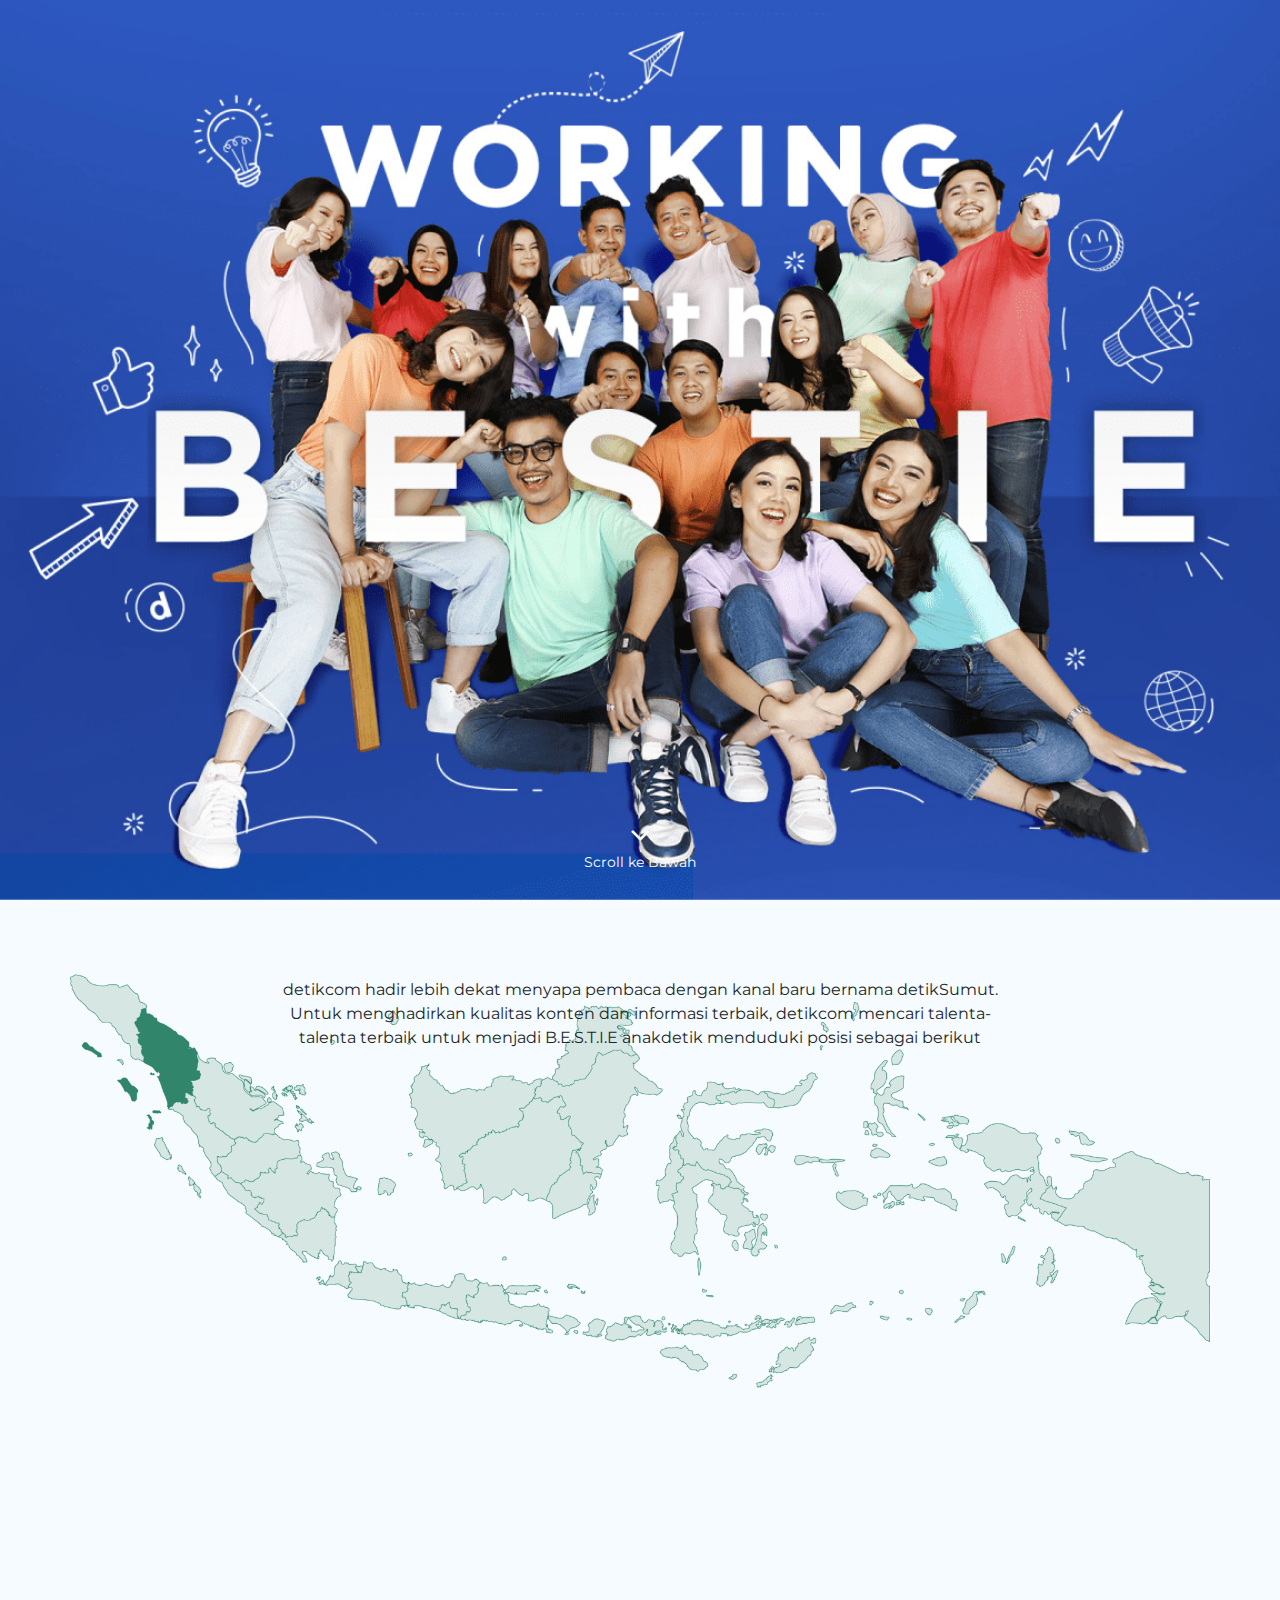
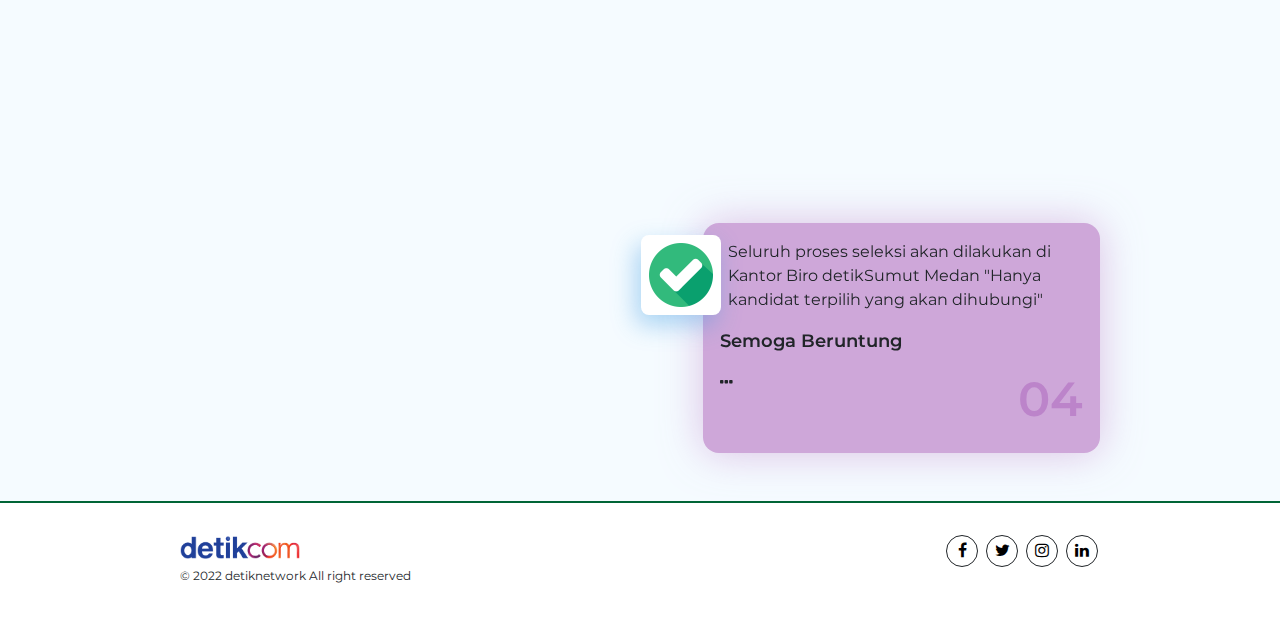
==== karir.html @ 46e80009 "update" ====
<!DOCTYPE html>
<html lang="en">
<head>
    <meta charset="UTF-8">
    <meta http-equiv="X-UA-Compatible" content="IE=edge">
    <meta name="viewport" content="width=device-width, initial-scale=1.0">
    <title>ERP Dev Detik</title>
    <link rel="stylesheet" href="sass/bootstrap.min.css">
    <link rel="stylesheet" href="sass/aos.css">
    <link rel="stylesheet" href="sass/slick-theme.css">
    <link rel="stylesheet" href="sass/slick.css">
    <link rel="stylesheet" href="sass/flaticon.css">
    <link rel="stylesheet" href="sass/font-awesome.css">
    <link rel="stylesheet" href="sass/style.css">
    <link rel="stylesheet" href="sass/karir.css">
</head>
<body>

    <main>
        <div class="preloader">
            <div class="waiting">
                <img
                src="img/detikcom.png"
                alt="detikX"
                title="detikX"
                loading="lazy"
                class="animate"
                />
            </div>
        </div>
        <section class="hero">
            <div class="hero__bannerx">
                <div class="image">
                    <picture>
                        <source media="(max-width:766px)" srcset="img/hero/1-mob.jpg">
                        <img src="img/hero/1.png" alt="Flowers">
                      </picture>
                </div>
            </div>
            <div class="scroll-todown">
                <i class="fa fa-angle-down"></i>
                <div>Scroll ke Bawah</div>
            </div>
        </section>
        <section class="usp">
            <!-- <div class="usp__bg">
                <img src="img/sumatera.png" alt="" title="" loading="lazy">
            </div> -->
            <div class="container bgbg">
                <div class="bgbg__img">
                    <img src="img/sumatera.png" alt="" title="" loading="lazy">
                </div>
                <div class="text-center">
                    <h2 class="color-green" data-aos="zoom-in">Karir</h2>
                    <div class="row">
                        <div class="col-md-8 offset-md-2">
                            <p>detikcom hadir lebih dekat menyapa pembaca dengan kanal baru bernama detikSumut. Untuk menghadirkan kualitas konten dan informasi terbaik, detikcom mencari talenta-talenta terbaik untuk menjadi B.E.S.T.I.E anakdetik menduduki posisi sebagai berikut
                            </p>
                        </div>
                    </div>
                </div>
                <div class="row">
                    <div class="col-md-10 offset-md-1">
                        <div class="position-relative" data-aos="zoom-in">
                            <!-- <div class="usp__animate one">
                                <img src="img/icon/1.png" alt="" title="" loading="lazy">
                            </div>
                            <div class="usp__animate two">
                                <img src="img/icon/2.png" alt="" title="" loading="lazy">
                            </div> -->
                            <div class="wraping">
                                <ul class="faq">
                                    <li class="question">
                                        <i class="fa fa-angle-down" style="transition: all 0.2s ease 0s;"></i>
                                        <span>Redaktur</span>
                                    </li>
                                    <li class="answer" style="display: none;">
                                        <ul class="listing">
                                            <li>Memiliki kemampuan menulis yang baik, menarik, dan akurat sesuai deadline.</li>
                                            <li>Memiliki pengalaman sebagai  Redaktur selama minimal 2 tahun di media lokal ternama</li>
                                            <li>Memiliki jejaring yang kuat dari birokrat, pengusaha dan komunitas-komunitas lokal</li>
                                            <li>Harus memiliki rasa ingin tahu yang kuat untuk membuat berita daerah(konten news hingga gaya hidup).</li>
                                            <li>Menguasai bahasa Inggris dan bahasa Indonesia dengan sangat baik (lisan maupun tulisan)</li>
                                            <li>Memiliki minat dan keingintahuan yang luas terhadap pemberitaan dan isu-isu yang berkembang di daerah. Dari isu politik hingga berita viral</li>
                                            <li>Memiliki pengetahuan tentang media online dan media sosial. </li>
                                            <li>Menunjukkan inisiatif dan motivasi diri. Bisa bekerja di bawah tekanan dan dalam lingkungan yang serba cepat. </li>
                                            <li>Tangguh dan punya integritas</li>
                                        </ul>
                                    </li>
                                    
                                    <li class="question">
                                        <i class="fa fa-angle-down" style="transition: all 0.2s ease 0s;"></i>
                                        <span>Asisten Redaktur</span>
                                    </li>
                                    <li class="answer" style="display: none;">
                                        <ul class="listing">
                                            <li>Memiliki kemampuan menulis yang baik, menarik, dan akurat sesuai deadline.</li>
                                            <li>Memiliki pengalaman sebagai Asisten Redaktur selama minimal 2 tahun di media lokal ternama</li>
                                            <li>Memiliki jejaring yang kuat dari birokrat, pengusaha dan komunitas-komunitas lokal</li>
                                            <li>Harus memiliki rasa ingin tahu yang kuat untuk membuat berita daerah(konten news hingga gaya hidup).</li>
                                            <li>Menguasai bahasa Inggris dan bahasa Indonesia dengan sangat baik (lisan maupun tulisan)</li>
                                            <li>Memiliki minat dan keingintahuan yang luas terhadap pemberitaan dan isu-isu yang berkembang di daerah. Dari isu politik hingga berita viral</li>
                                            <li>Memiliki pengetahuan tentang media online dan media sosial. </li>
                                            <li>Menunjukkan inisiatif dan motivasi diri. Bisa bekerja di bawah tekanan dan dalam lingkungan yang serba cepat. </li>
                                            <li>Tangguh dan punya integritas</li>
                                        </ul>
                                    </li>

                                    <li class="question">
                                        <i class="fa fa-angle-down" style="transition: all 0.2s ease 0s;"></i>
                                        <span>News Reporter</span>
                                    </li>
                                    <li class="answer" style="display: none;">
                                        <ul class="listing">
                                            <li>Memiliki latar belakang pendidikan Jurnalistik. Terbuka untuk seluruh jurusan dan fresh graduate.</li>
                                            <li>Memiliki kemampuan menulis yang baik, menarik, dan akurat sesuai deadline.</li>
                                            <li>Memiliki pengalaman di Pers Kampus lebih diutamakan</li>
                                            <li>Memiliki rasa ingin tahu yang kuat untuk membuat berita (konten news dan gaya hidup). </li>
                                            <li>Menguasai bahasa Inggris dan bahasa Indonesia dengan baik (lisan maupun tulisan)</li>
                                            <li>Memiliki minat dan keingintahuan yang luas terhadap pemberitaan dan isu-isu yang berkembang di daerah. Dari isu politik hingga berita viral</li>
                                            <li>Memiliki pengetahuan tentang media online dan media sosial. </li>
                                            <li>Harus menunjukkan inisiatif dan motivasi diri. Bisa bekerja di bawah tekanan dan dalam lingkungan yang serba cepat.</li>
                                        </ul>
                                    </li>

                                    <li class="question">
                                        <i class="fa fa-angle-down" style="transition: all 0.2s ease 0s;"></i>
                                        <span>SEO Specialist</span>
                                    </li>
                                    <li class="answer" style="display: none;">
                                        <ul class="listing">
                                            <li>Memiliki pengalaman di bidang yang sama minimal 2-3 tahun. </li>
                                            <li>Memiliki pengetahuan tentang analisis web dan memahami cara menggunakannya untuk meningkatkan dan mengoptimalkan halaman untuk mesin pencari. Tools: Google Analytics, Google Search Console dan Ahrefs.</li>
                                            <li>Pemahaman tentang teknik SEO yang kuat. </li>
                                            <li>Memiliki kemampuan berkomunikasi yang baik.</li>
                                            <li>Detail Oriented, kreatif, proaktif.</li>

                                        </ul>
                                    </li>

                                    <li class="question">
                                        <i class="fa fa-angle-down" style="transition: all 0.2s ease 0s;"></i>
                                        <span>Social Media Specialist</span>
                                    </li>
                                    <li class="answer" style="display: none;">
                                        <ul class="listing">
                                            <li>Memiliki pemahaman yang mendalam seluruh platform media sosial (Facebook, Twitter, Instagram, Linkedin, Youtube, dsb.) termasuk fitur-fiturnya. </li>
                                            <li>Pengalaman menggunakan aplikasi management social media dan analytics tools (Hootsuites, Tweetdeck, Tweepi, Twellow, Facebook Business Manager, Twitter Analytics, dll.)</li>
                                            <li>Memiliki pengetahuan yang kuat tentang social media campaigns </li>
                                            <li>Pengalaman menulis, mengedit, dan membuat konten media sosial. </li>
                                            <li>Mampu merangsang keterlibatan audiensi dan menempatkan tone yang sesuai dengan target audience. Kalau mampu merangsang yang lainnya, kami gak ikut-ikut!</li>
                                            <li>Familiar menggunakan social media platform, monitoring, teknik agregator, dan analisa</li>


                                        </ul>
                                    </li>

                                    <li class="question">
                                        <i class="fa fa-angle-down" style="transition: all 0.2s ease 0s;"></i>
                                        <span>IT Support</span>
                                    </li>
                                    <li class="answer" style="display: none;">
                                        <ul class="listing">
                                            <li>Memiliki latar belakang pendidikan IT, Ilmu Komputer, Sistem Informasi, dan Teknik Komputer. </li>
                                            <li>Familiar dengan perangkat keras PC, printer, pemindai, peralatan periferal, perangkat seluler (iOS, Android). </li>
                                            <li>Memahami konektivitas pc klien - ethernet, TCP/IP, switch, router, dll</li>
                                            <li>Menguasai Linux (Ubuntu, CentOs, Redhat)</li>
                                            <li>Memiliki pengetahuan dasar LAN dan WLAN</li>
                                            <li>Memiliki pengalaman dengan live streaming media sosial (Facebook, Instagram, Youtube, dll). </li>
                                            <li>Sangat baik dalam keterampilan mendengarkan, memahami dengan tepat apa yang dibutuhkan pelanggan.</li>
                                            <li>Sociable, komunikatif, bertanggung jawab, proaktif, ramah, dan memiliki sikap yang baik.</li>
                                            


                                        </ul>
                                    </li>

                                    <li class="question">
                                        <i class="fa fa-angle-down" style="transition: all 0.2s ease 0s;"></i>
                                        <span>Admin Sekretaris</span>
                                    </li>
                                    <li class="answer" style="display: none;">
                                        <ul class="listing">
                                            <li>Bertanggung jawab untuk melaksanakan tugas-tugas administratif untuk mengoptimalkan alur kerja di kantor.</li>
                                            <li>Pendidikan Diploma atau S1 segala jurusan</li>
                                            <li>Teliti dalam organisasi</li>
                                            <li>Kemampuan berkomunikasi yang baik tertulis maupun lisan</li>
                                            <li>Kemampuan untuk bekerja di bawah tekanan dan multi tasking</li>
                                            <li>Mahir dalam mengoperasikan Microsoft Office (Word, Excel, PowerPoint)</li>
                                        </ul>
                                    </li>
                                   
                                </ul>
                            </div>
                        </div>
                    </div>
                </div>
                <br><br>
                <div class="row how">
                    <div class="col-md-10 offset-md-1">
                        <div class="row">
                            <div class="col-md-12">
                                <h3 data-aos="fade-up">Bagaimana Caranya?</h3>
                                <h2 data-aos="fade-up">Ikuti langkah-langkah berikut</h2>
                            </div>
                            <div class="col-md-6" data-aos="fade-right">
                                <div class="pl-5">
                                    <div class="card blue select-usp">
                                        <div class="card__iconx">
                                            <!-- <i class="flaticon flaticon-search"></i> -->
                                            <img src="img/icon4.png" alt="">
                                        </div>
                                        <div class="card__text">Tentukan bidang yang kamu suka dan sesuai dengan minat kamu.</div>
                                        <div class="card__title">Pilih Pekerjaan</div>
                                        <div>
                                            <i class="fa fa-ellipsis-h"></i>
                                            <h4 class="float-right">01</h4>
                                        </div>
                                    </div>
                                </div>
                            </div>

                            <div class="col-md-6" data-aos="fade-left">
                                <div class="pl-5">
                                    <div class="card yellow select-usp">
                                        <div class="card__iconx">
                                            <img src="img/cv.png" alt="">
                                        </div>
                                        <div class="card__text">Pilih CV dan foto kamu yang terbaru untuk dilihat oleh HRD</div>
                                        <div class="card__title">CV Terbaru</div>
                                        <div>
                                            <i class="fa fa-ellipsis-h"></i>
                                            <h4 class="float-right">02</h4>
                                        </div>

                                    </div>
                                </div>
                            </div>

                            <div class="col-md-6" data-aos="fade-right">
                                <div class="pl-5">
                                    <div class="card green select-usp">
                                        <div class="card__iconx">
                                            <img src="img/mail.png" alt="">
                                            <!-- <i class="flaticon flaticon-search"></i> -->
                                        </div>
                                        <div class="card__text">Kirimkan surat lamaran dengan format <br> subyek lowongan NAMA_POSISI-NAMA_PELAMAR</div>
                                        <div class="card__title">jobs@detik.com</div>
                                        <div>
                                            <i class="fa fa-ellipsis-h"></i>
                                            <h4 class="float-right">03</h4>
                                        </div>
                                        <!-- <div>
                                    
                                            <div class="icon-flat">
                                                <i class="flaticon flaticon-search"></i>
                                            </div>
                                        </div> -->
                                    </div>
                                </div>
                            </div>

                            <div class="col-md-6">
                                <div class="pl-5">
                                    <div class="card purple select-usp">
                                        <div class="card__iconx">
                                            <img src="img/checked.png" alt="">
                                        </div>
                                        <div class="card__text">Seluruh proses seleksi akan dilakukan di Kantor Biro detikSumut Medan
                                            "Hanya kandidat terpilih yang akan dihubungi"</div>
                                        <div class="card__title">Semoga Beruntung</div>
                                        <div>
                                            <i class="fa fa-ellipsis-h"></i>
                                            <h4 class="float-right">04</h4>
                                        </div>

                                    </div>
                                </div>
                            </div>
                        </div>
                    </div>
                </div>
                
                <!-- loading load more -->
                <div id="loading" class="container">
                    <div class="row">
                        <div class="col-md-4">
                            <span class="skeleton-box"></span>
                        </div>
                        <div class="col-md-4">
                            <span class="skeleton-box"></span>
                        </div>
                        <div class="col-md-4">
                            <span class="skeleton-box"></span>
                        </div>
                    </div>
                </div>
                <!-- loading load more -->
            </div>
        </section>
      
        <footer>
            <div class="container">
                <div class="row">
                    <div class="col-md-10 offset-md-1">
                        <div class="clearfix">
                            <div class="float-left">
                                <div class="logo-detik">
                                    <img src="img/detikcom.png" alt="" title="" loading="lazy">
                                </div>
                                <div class="copyright">&copy; 2022 detiknetwork All right reserved</div>
                            </div>
                            <div class="float-right">
                                <div class="sosmed">
                                    <div class="sosmed__icon">
                                        <a href="https://www.facebook.com/detikcom" target="_blank">
                                            <i class="fa fa-facebook"></i>
                                        </a>
                                    </div>
                                    <div class="sosmed__icon">
                                        <a href="https://twitter.com/detikcom" target="_blank">
                                            <i class="fa fa-twitter"></i>
                                        </a>
                                    </div>
                                    <div class="sosmed__icon">
                                        <a href="https://instagram.com/detikcom/" target="_blank">
                                            <i class="fa fa-instagram"></i>
                                        </a>
                                    </div>
                                    <div class="sosmed__icon">
                                        <a href="https://www.linkedin.com/company/detik-com/" target="_blank">
                                            <i class="fa fa-linkedin"></i>
                                        </a>
                                    </div>
                                </div>
                                
                            </div>

                        </div>
                    </div>
                </div>
            </div>
        </footer>
    </main>
    <script src="js/jquery-3.5.1.min.js"></script>
    <script src="js/bootstrap.bundle.min.js"></script>
    <script src="js/slick.min.js"></script>
    <script src="js/aos.js"></script>
    <script src="js/karir.js"></script>
</body>
</html>
---- sass/flaticon.css ----
/*
  Flaticon icon font: Flaticon
  Creation date: 18/11/2019 05:02
*/

/* collection 1 */ 

@font-face {
  font-family: "Flaticon";
  src: url("../fonts/Flaticon.eot");
  src: url("../fonts/Flaticon.eot?#iefix") format("embedded-opentype"),
       url("../fonts/Flaticon.woff2") format("woff2"),
       url("../fonts/Flaticon.woff") format("woff"),
       url("../fonts/Flaticon.ttf") format("truetype"),
       url("../fonts/Flaticon.svg#Flaticon") format("svg");
  font-weight: normal;
  font-style: normal;
}

@media screen and (-webkit-min-device-pixel-ratio:0) {
  @font-face {
    font-family: "Flaticon";
    src: url("../fonts/Flaticon.svg#Flaticon") format("svg");
  }
}

[class^="flaticon-"]:before, [class*=" flaticon-"]:before,
[class^="flaticon-"]:after, [class*=" flaticon-"]:after {   
  font-family: Flaticon;
        font-size: 20px;
font-style: normal;
margin-left: 20px;
}

.flaticon-internet:before { content: "\f100"; }
.flaticon-download:before { content: "\f101"; }
.flaticon-phone:before { content: "\f102"; }
.flaticon-cloud-connection:before { content: "\f103"; }
.flaticon-thinking:before { content: "\f104"; }
.flaticon-support:before { content: "\f105"; }
.flaticon-browser:before { content: "\f106"; }
.flaticon-loudspeaker:before { content: "\f107"; }
.flaticon-calendar:before { content: "\f108"; }
.flaticon-tag:before { content: "\f109"; }
.flaticon-growth:before { content: "\f10a"; }
.flaticon-speech-bubbles:before { content: "\f10b"; }
.flaticon-medal:before { content: "\f10c"; }
.flaticon-two-arrows:before { content: "\f10d"; }
.flaticon-prison:before { content: "\f10e"; }
.flaticon-award:before { content: "\f10f"; }
.flaticon-line-chart:before { content: "\f110"; }
.flaticon-steering-wheel:before { content: "\f111"; }
.flaticon-fender-bender:before { content: "\f112"; }
.flaticon-gps:before { content: "\f113"; }
.flaticon-translation:before { content: "\f114"; }
.flaticon-browser-1:before { content: "\f115"; }
.flaticon-translation-1:before { content: "\f116"; }
.flaticon-safe:before { content: "\f117"; }
.flaticon-car:before { content: "\f118"; }
.flaticon-calendar-1:before { content: "\f119"; }
.flaticon-folder:before { content: "\f11a"; }
.flaticon-search:before { content: "\f11b"; }
.flaticon-computer:before { content: "\f11c"; }
.flaticon-browser-2:before { content: "\f11d"; }
.flaticon-search-1:before { content: "\f11e"; }
.flaticon-traffic:before { content: "\f11f"; }
.flaticon-rental-car:before { content: "\f120"; }
.flaticon-vector:before { content: "\f121"; }
.flaticon-tools:before { content: "\f122"; }
.flaticon-presentation:before { content: "\f123"; }
.flaticon-money:before { content: "\f124"; }
.flaticon-development:before { content: "\f125"; }
.flaticon-first-aid:before { content: "\f126"; }
.flaticon-doctor:before { content: "\f127"; }
.flaticon-first-aid-1:before { content: "\f128"; }
.flaticon-sale:before { content: "\f129"; }
.flaticon-casino:before { content: "\f12a"; }
.flaticon-money-1:before { content: "\f12b"; }
.flaticon-devices:before { content: "\f12c"; }
.flaticon-layers:before { content: "\f12d"; }
.flaticon-analytics:before { content: "\f12e"; }
.flaticon-data:before { content: "\f12f"; }
.flaticon-startup:before { content: "\f130"; }
.flaticon-satellite:before { content: "\f131"; }

/* collection 2 */ 

@font-face {
  font-family: "flaticon2";
  src: url("../flaticon/collection2/Flaticon.eot");
  src: url("../flaticon/collection2/Flaticon.eot?#iefix") format("embedded-opentype"),
       url("../flaticon/collection2/Flaticon.woff2") format("woff2"),
       url("../flaticon/collection2/Flaticon.woff") format("woff"),
       url("../flaticon/collection2/Flaticon.ttf") format("truetype"),
       url("../flaticon/collection2/Flaticon.svg#Flaticon") format("svg");
  font-weight: normal;
  font-style: normal;
}

@media screen and (-webkit-min-device-pixel-ratio:0) {
  @font-face {
    font-family: "Flaticon2";
    src: url("../flaticon/collection2/Flaticon.svg#Flaticon") format("svg");
  }
}

[class^="flaticon2-"]:before, [class*=" flaticon2-"]:before,
[class^="flaticon2-"]:after, [class*=" flaticon2-"]:after {   
  font-family: Flaticon2;
        font-size: 20px;
font-style: normal;
margin-left: 20px;
}

.flaticon2-suitcase:before { content: "\f100"; }
.flaticon2-avatar:before { content: "\f101"; }
.flaticon2-award:before { content: "\f102"; }
.flaticon2-agreement:before { content: "\f103"; }
.flaticon2-target:before { content: "\f104"; }
.flaticon2-laborers:before { content: "\f105"; }
.flaticon2-wifi:before { content: "\f106"; }
.flaticon2-software:before { content: "\f107"; }
.flaticon2-computer:before { content: "\f108"; }
.flaticon2-cloud-computing:before { content: "\f109"; }
.flaticon2-process:before { content: "\f10a"; }
.flaticon2-assembly:before { content: "\f10b"; }
.flaticon2-horn:before { content: "\f10c"; }
.flaticon2-speech-bubble:before { content: "\f10d"; }
.flaticon2-monitor:before { content: "\f10e"; }
.flaticon2-star:before { content: "\f10f"; }

/* collection 3 */ 

@font-face {
  font-family: "Flaticon3";
  src: url("../flaticon/collection3/Flaticon.eot");
  src: url("../flaticon/collection3/Flaticon.eot?#iefix") format("embedded-opentype"),
       url("../flaticon/collection3/Flaticon.woff2") format("woff2"),
       url("../flaticon/collection3/Flaticon.woff") format("woff"),
       url("../flaticon/collection3/Flaticon.ttf") format("truetype"),
       url("../flaticon/collection3/Flaticon.svg#Flaticon") format("svg");
  font-weight: normal;
  font-style: normal;
}

@media screen and (-webkit-min-device-pixel-ratio:0) {
  @font-face {
    font-family: "Flaticon3";
    src: url("../flaticon/collection3/Flaticon.svg#Flaticon") format("svg");
  }
}

[class^="flaticon3-"]:before, [class*=" flaticon3-"]:before,
[class^="flaticon3-"]:after, [class*=" flaticon3-"]:after {   
  font-family: Flaticon3;
        font-size: 20px;
font-style: normal;
margin-left: 20px;
}

.flaticon3-clipboards:before { content: "\f100"; }
.flaticon3-shopping:before { content: "\f101"; }
.flaticon3-shopping-cart:before { content: "\f102"; }
.flaticon3-lock:before { content: "\f103"; }
.flaticon3-interface:before { content: "\f104"; }
.flaticon3-interaction:before { content: "\f105"; }
.flaticon3-detective:before { content: "\f106"; }
.flaticon3-payment-method:before { content: "\f107"; }
---- sass/style.css ----
﻿@import"https://fonts.googleapis.com/css2?family=Montserrat:wght@400;600;700&display=swap";main{overflow-x:hidden;font-family:"Montserrat";background:#f5fbff}main section{padding:32px 0;position:relative;z-index:3}main h2{font-size:32px;font-weight:600;margin:0 0 8px}main .bar{width:30px;height:2px;margin-bottom:8px;background-color:#fff}main .hero{padding:0;position:relative;z-index:2;height:100vh}@media screen and (max-width: 766px){main .hero{height:65vh}}main .hero .scroll-todown{position:absolute;text-align:center;cursor:pointer;bottom:0;left:50%;transform:translate(-50%, -50%);color:#fff;font-size:14px}main .hero .scroll-todown i{font-size:32px}main .hero__banner{height:100vh}main .hero .image{width:100%;height:100vh}@media screen and (max-width: 766px){main .hero .image{height:65vh}}main .hero .image img{width:100%;height:100%;object-fit:cover}main .card{margin:16px 0;cursor:pointer;padding:16px;transition:.3s;border-color:transparent;box-shadow:0px 5px 31.5px 3.5px rgba(0,78,255,.05);border-radius:16px}main .card__title{font-weight:600;margin:16px 0;font-size:18px}main .card.icon-orange:hover{background:#fff7dc}main .card.icon-orange i{color:#f1b535}main .card.icon-orange .icon-flat{background:#fbeed3}main .card.icon-orange .icon-flat i{color:#f1b535}main .card.icon-red:hover{background:#ffe8ed}main .card.icon-red i{color:#f04e5b}main .card.icon-red .icon-flat{background:#fcd4d7}main .card.icon-red .icon-flat i{color:#f04e5b}main .card.icon-purple:hover{background:#decafd}main .card.icon-purple i{color:#6c70ed}main .card.icon-purple .icon-flat{background:#d2b5ff}main .card.icon-purple .icon-flat i{color:#6c70ed}main .card.icon-blue:hover{background:#e4f9ff}main .card.icon-blue i{color:#00c4ff}main .card.icon-blue .icon-flat{background:#c6f2ff}main .card.icon-blue .icon-flat i{color:#00c4ff}main .card .icon-flat{height:80px;width:80px;border-radius:90px;position:relative;float:right;transition:.3s;text-align:center}main .card .icon-flat i::before{font-size:45px;line-height:80px;margin:0}main .scroll-totop{position:fixed;right:8px;bottom:8px;cursor:pointer;text-align:center;width:40px;z-index:99;height:40px;padding:3px;border-radius:50%;background:#f1b535;font-size:9px;color:#21409a}main .scroll-totop div{font-size:9px;position:relative;top:-8px}main .scroll-totop i{font-size:24px}main .btn{font-size:12px;font-weight:700}@media screen and (max-width: 766px){main .btn-third{font-size:24px}}main .btn-primary{background-color:#21409a;border-color:transparent}@keyframes spin{0%,100%{transform:rotate(0deg)}50%{transform:rotate(360deg)}}main .usp{position:relative}main .usp__animate{position:absolute;top:0;left:0;width:169px;height:auto;animation:spin 55s linear infinite}main .usp__animate.one{top:-32px;left:-32px}main .usp__animate.two{top:initial;animation:spin 45s linear infinite;left:initial;bottom:-32px;right:-32px;opacity:.4}main .usp__animate img{width:100%;height:100%}main .video{padding:46px 0 32px}@keyframes moveUp{0%,100%{top:0}50%{top:10px}}@keyframes moveRotate{0%,100%{transform:rotate(10deg)}50%{transform:rotate(15deg)}}main .video .help-bg{position:absolute;top:0px;animation:moveUp 1s linear infinite;left:0;width:80px;opacity:.4;transform:rotate(10deg);height:auto}main .video .help-bg.webinar{top:initial;left:initial;animation:moveRotate 1s linear infinite;right:0;bottom:0;opacity:1;width:128px}main .video .help-bg.lampu{width:120px;top:72px;opacity:1}main .video .help-bg.pesawat{left:initial;right:-64px;opacity:1;width:320px;animation:none;transform:rotate(-5deg)}main .video .help-bg img{width:100%;height:100%;object-fit:contain}@media screen and (max-width: 766px){main .video .help-bg{display:none}}main .video__latest{width:fit-content;height:420px;margin:0 auto;border-radius:16px;position:relative;overflow:hidden}main .video__latest .description{position:absolute;bottom:0;left:0;right:0;border-radius:0 0 16px 16px;height:120px;padding:8px 16px;background:linear-gradient(to bottom, rgba(0, 0, 0, 0.1), black)}main .video__latest .description__tag{display:inline;font-size:12px;background:rgba(0,0,0,.6);color:#fff;padding:4px;border-radius:4px}main .video__latest .description__materi{color:#fff;font-weight:700}main .video__latest img,main .video__latest video,main .video__latest iframe{width:100%;height:100%;border-radius:16px;object-fit:contain}@media screen and (max-width: 766px){main .video__latest img,main .video__latest video,main .video__latest iframe{object-fit:cover}}main .video .card{padding:0;margin:16px 0;overflow:hidden}main .video .card:hover .materi{color:#21409a}main .video .card:hover img{transform:scale(1.2)}main .video .card .content{padding:8px;transition:.3s;border-radius:0 0 16px 16px}main .video .card .content .materi{font-weight:600}main .video .card .content .name{font-size:12px;color:#444;margin:8px 0}main .video .card .content .tag{background:#fff4e4;color:#f90;display:inline;font-size:12px;padding:4px;border-radius:4px}main .video .card .content .btn{font-size:12px;font-weight:700}main .video .card .image{width:100%;height:170px;overflow:hidden}main .video .card .image img{width:100%;transition:.5s;height:100%;object-fit:cover;border-radius:16px 16px 0 0}main .btn-link{color:#002db3 !important}main .slick-next::before,main .slick-prev::before{font-size:52px;font-family:fontAwesome}main .slick-next{right:25px}main .slick-next::before{content:""}main .slick-prev{z-index:10;left:25px}main .slick-prev::before{content:""}.color-orange{color:#f1b535}.bg-orange{background:#f1b535}footer{background:#fff;padding:32px 0;border-top:2px solid #21409a}footer .sosmed{display:block}footer .sosmed a{color:#000}footer .sosmed__icon{display:inline-block;width:32px;height:32px;border:1px solid;text-align:center;margin:0 2px;padding:3px 0;border-radius:50%}footer .sosmed__icon:hover{border:1px solid #21409a}footer .sosmed__icon:hover a{color:#21409a}footer .copyright{font-size:12px;margin-top:8px}footer .logo-detik{width:120px;height:auto}footer .logo-detik img{width:100%;height:100%;object-fit:contain}#loading{position:relative;display:none;margin:0 15px}#loading .skeleton-box{display:inline-block;height:240px;width:100%;margin:10px 0;border-radius:16px;position:relative;overflow:hidden;background-color:#dddbdd}#loading .skeleton-box:after{position:absolute;top:0;right:0;bottom:0;left:0;transform:translateX(-100%);background-image:linear-gradient(90deg, rgba(255, 255, 255, 0) 0, rgba(255, 255, 255, 0.2) 20%, rgba(255, 255, 255, 0.5) 60%, rgba(255, 255, 255, 0));animation:shimmer 2s infinite;content:""}@keyframes shimmer{100%{transform:translateX(100%)}}.preloader{position:fixed;top:0;bottom:0;left:0;right:0;z-index:99999;background:rgba(255,255,255,.99)}.preloader .waiting{position:absolute;transform:translate(-50%, -50%);left:50%;top:50%;width:240px}.preloader .waiting img{width:100%;height:100%;object-fit:contain}.preloader .animate{-webkit-animation-duration:1.5s;animation-duration:1.5s;-webkit-animation-fill-mode:both;animation-fill-mode:both;-webkit-animation-timing-function:linear;animation-timing-function:linear;animation-iteration-count:infinite;-webkit-animation-iteration-count:infinite;-webkit-animation-name:bounce;animation-name:bounce}@-webkit-keyframes bounce{0%,100%{-webkit-transform:translateX(0)}50%{-webkit-transform:translateX(-10px)}}@keyframes bounce{0%,100%{transform:translateX(0)}50%{transform:translateX(-10px)}}.preloader .bounce{-webkit-animation-name:bounce;animation-name:bounce}.bottom-copy{display:none}@media screen and (max-width: 766px){.bottom-copy{position:absolute;bottom:10%;left:24px;color:#fff;font-size:20px;display:block}}/*# sourceMappingURL=style.css.map */
---- sass/karir.css ----
footer{background:#fff;padding:32px 0;border-top:2px solid #006536 !important}.hero{position:relative;z-index:50 !important}.usp{position:relative}.usp .bgbg{position:relative}.usp .bgbg__img{position:absolute;right:0;top:0;width:100%;opacity:.8;height:auto}.usp .bgbg__img img{width:100%;height:100%;object-fit:contain}.how h2{color:#006536}.how h3{font-size:16px;color:#077755;font-weight:600}@media screen and (max-width: 766px){.how .card{width:80%;left:15%}}.how .card h4{font-size:3rem;font-weight:600}.how .card.blue{background:#7cb5ea;box-shadow:0px 0px 40px rgba(124,181,234,.7)}.how .card.blue h4{color:#3898e2}.how .card.yellow{box-shadow:0px 0px 40px rgba(234,200,124,.7);background:#eac87c}.how .card.yellow h4{color:#e2b438}.how .card.green{background:#8be3c6}.how .card.green h4{color:#56d8b1}.how .card.purple{box-shadow:0px 0px 40px rgba(206,167,217,.7);background:#cea7d9}.how .card.purple h4{color:#bc84ca}.how .card__text{padding-left:8px}@media screen and (max-width: 766px){.how .card__text{padding-left:28px}}.how .card__iconx{position:absolute;box-shadow:-5px 10px 25px rgba(56,152,226,.4);left:-16%;top:5%;border-radius:8px;background:#fff;padding:8px}.how .card__iconx img{width:64px}.how .card__iconx i::before{font-size:3rem;font-style:normal;margin-left:auto;padding:16px}.color-green{color:#006536}.faq{position:relative;list-style-type:none;border-radius:8px;padding:0;background:rgba(255,255,255,.7);box-shadow:2px 3px 3px #ccc}@media screen and (max-width: 766px){.faq{margin:0;padding:0}}.faq i{float:right;color:#000;font-size:20px}.faq>li{list-style-type:none;cursor:pointer;padding:12px 16px;font-size:14px;border-radius:8px;color:#444;border-bottom:1px solid rgba(0,0,0,.1)}.faq .listing{list-style:initial}.faq .question{transition:.3s;background:transparent}.faq .question:hover{background:linear-gradient(100deg, #006849 60%, #01b6cf 100%)}.faq .question:hover span{color:#fff}.faq .question span{font-weight:bold;font-size:18px;color:#1b1c22}.faq .answer{background-color:#ececec;padding:16px;color:#000}.faq .rotate{transform:rotate(-180deg)}/*# sourceMappingURL=karir.css.map */
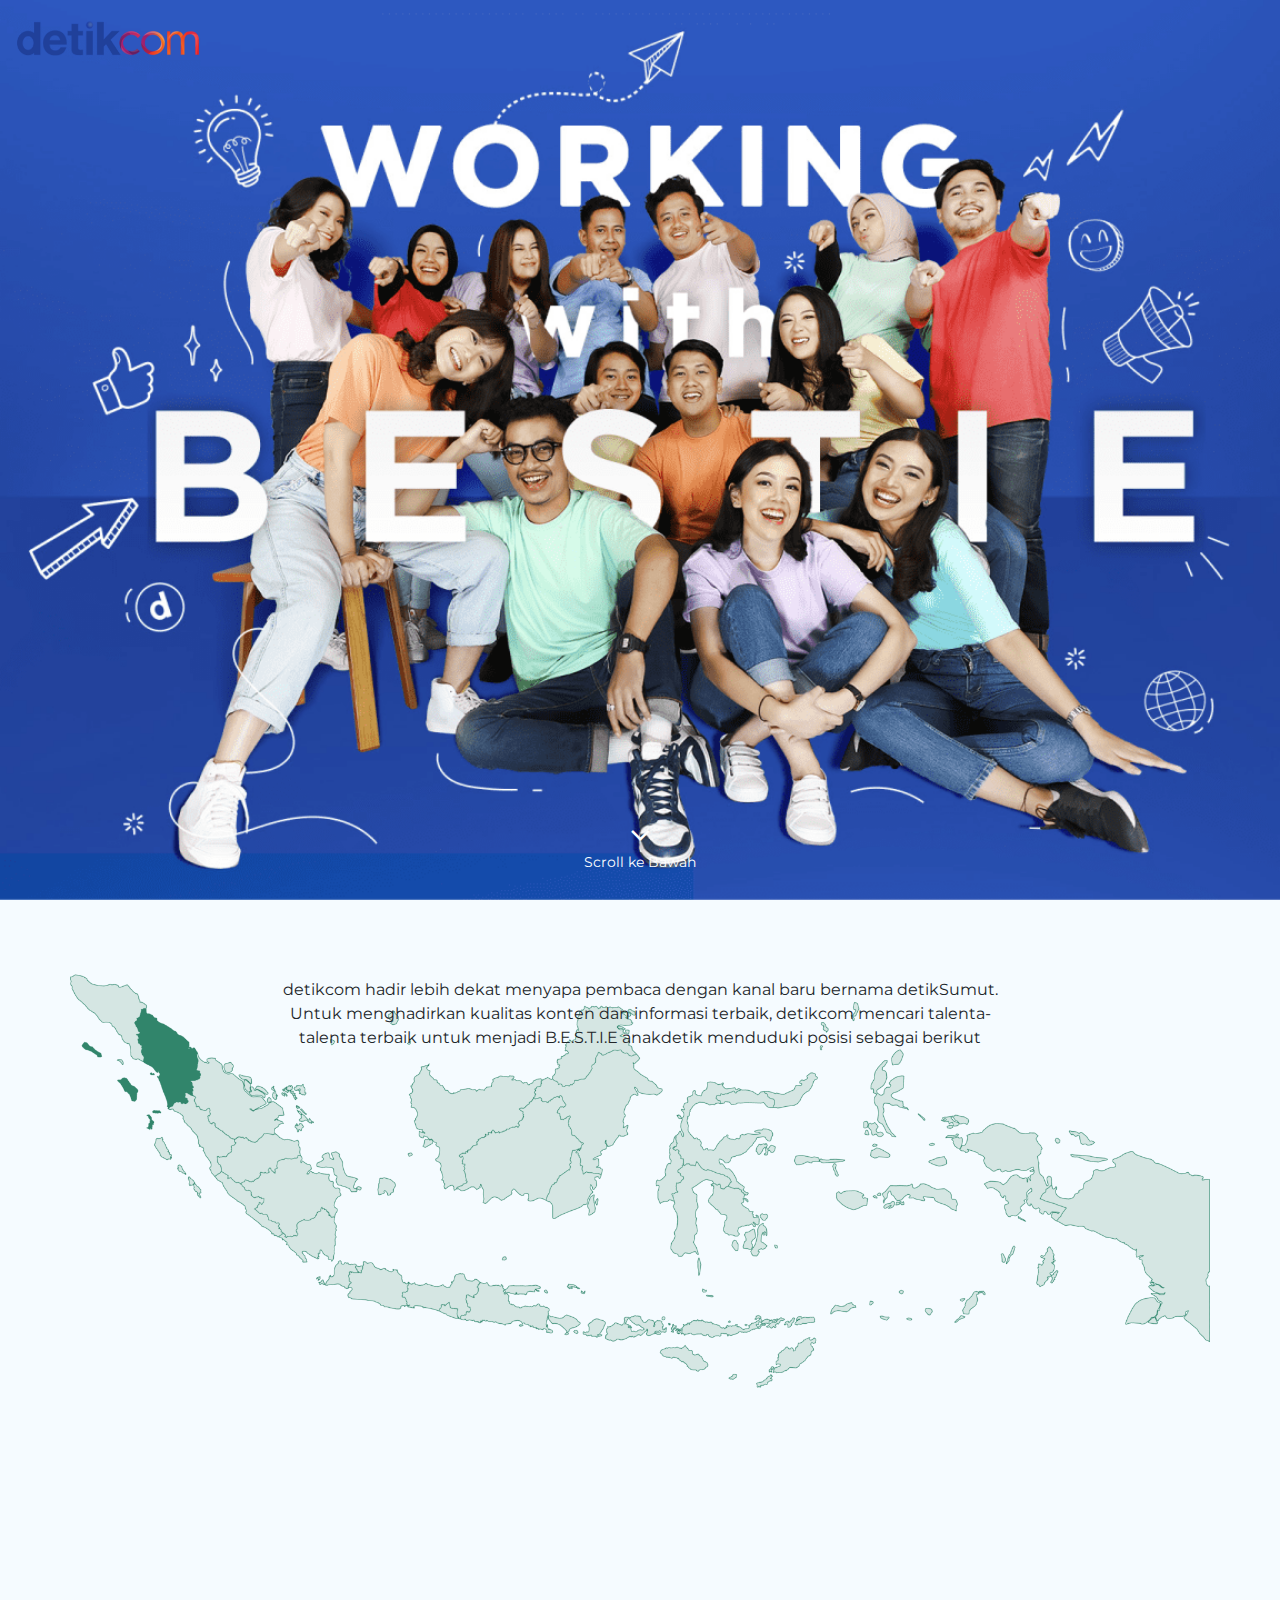
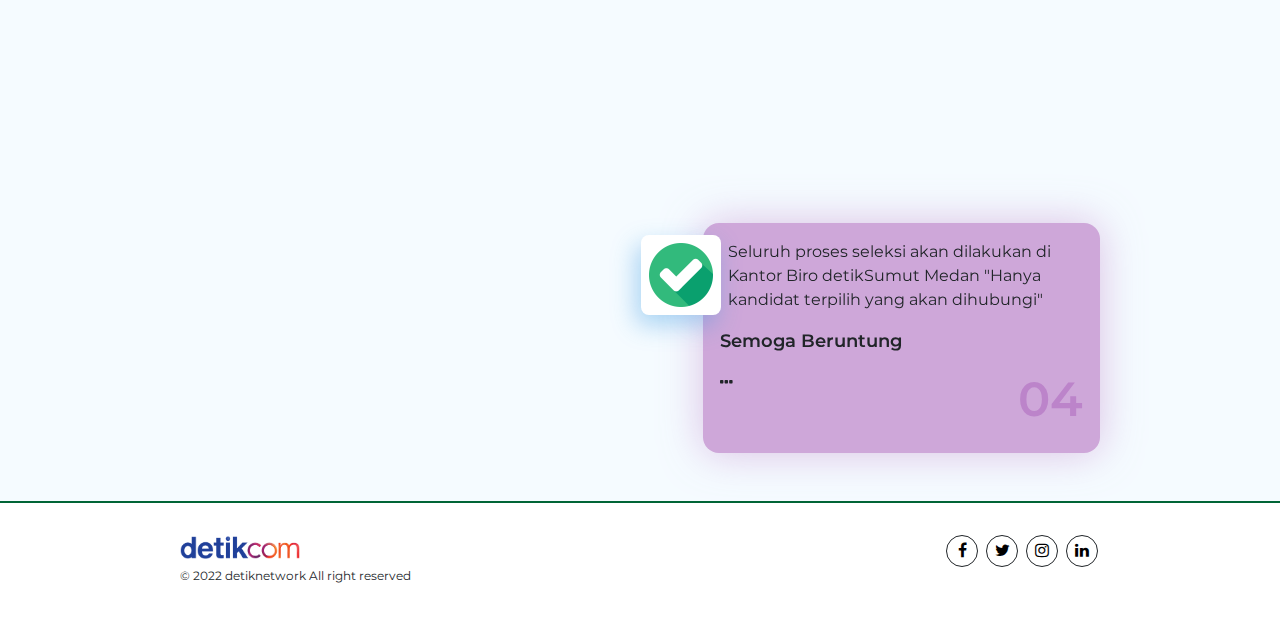
==== commit 8929399e: "update" ====
--- a/karir.html
+++ b/karir.html
@@ -28,6 +28,12 @@
                 />
             </div>
         </div>
+        <div class="logo logo-header">
+            <a href="#" class="navbar-brand ">
+            <!-- <span class="color-white">Raja Ampatku</span> -->
+            <img src="img/detikcom.png" alt="detikcom" title="detikcom">
+            </a>
+        </div>
         <section class="hero">
             <div class="hero__bannerx">
                 <div class="image">
--- a/sass/karir.css
+++ b/sass/karir.css
@@ -1 +1 @@
-footer{background:#fff;padding:32px 0;border-top:2px solid #006536 !important}.hero{position:relative;z-index:50 !important}.usp{position:relative}.usp .bgbg{position:relative}.usp .bgbg__img{position:absolute;right:0;top:0;width:100%;opacity:.8;height:auto}.usp .bgbg__img img{width:100%;height:100%;object-fit:contain}.how h2{color:#006536}.how h3{font-size:16px;color:#077755;font-weight:600}@media screen and (max-width: 766px){.how .card{width:80%;left:15%}}.how .card h4{font-size:3rem;font-weight:600}.how .card.blue{background:#7cb5ea;box-shadow:0px 0px 40px rgba(124,181,234,.7)}.how .card.blue h4{color:#3898e2}.how .card.yellow{box-shadow:0px 0px 40px rgba(234,200,124,.7);background:#eac87c}.how .card.yellow h4{color:#e2b438}.how .card.green{background:#8be3c6}.how .card.green h4{color:#56d8b1}.how .card.purple{box-shadow:0px 0px 40px rgba(206,167,217,.7);background:#cea7d9}.how .card.purple h4{color:#bc84ca}.how .card__text{padding-left:8px}@media screen and (max-width: 766px){.how .card__text{padding-left:28px}}.how .card__iconx{position:absolute;box-shadow:-5px 10px 25px rgba(56,152,226,.4);left:-16%;top:5%;border-radius:8px;background:#fff;padding:8px}.how .card__iconx img{width:64px}.how .card__iconx i::before{font-size:3rem;font-style:normal;margin-left:auto;padding:16px}.color-green{color:#006536}.faq{position:relative;list-style-type:none;border-radius:8px;padding:0;background:rgba(255,255,255,.7);box-shadow:2px 3px 3px #ccc}@media screen and (max-width: 766px){.faq{margin:0;padding:0}}.faq i{float:right;color:#000;font-size:20px}.faq>li{list-style-type:none;cursor:pointer;padding:12px 16px;font-size:14px;border-radius:8px;color:#444;border-bottom:1px solid rgba(0,0,0,.1)}.faq .listing{list-style:initial}.faq .question{transition:.3s;background:transparent}.faq .question:hover{background:linear-gradient(100deg, #006849 60%, #01b6cf 100%)}.faq .question:hover span{color:#fff}.faq .question span{font-weight:bold;font-size:18px;color:#1b1c22}.faq .answer{background-color:#ececec;padding:16px;color:#000}.faq .rotate{transform:rotate(-180deg)}/*# sourceMappingURL=karir.css.map */
+footer{background:#fff;padding:32px 0;border-top:2px solid #006536 !important}.hero{position:relative;z-index:50 !important}.usp{position:relative}.usp .bgbg{position:relative}.usp .bgbg__img{position:absolute;right:0;top:0;width:100%;opacity:.8;height:auto}.usp .bgbg__img img{width:100%;height:100%;object-fit:contain}.how h2{color:#006536}.how h3{font-size:16px;color:#077755;font-weight:600}@media screen and (max-width: 766px){.how .card{width:80%;left:15%}}.how .card h4{font-size:3rem;font-weight:600}.how .card.blue{background:#7cb5ea;box-shadow:0px 0px 40px rgba(124,181,234,.7)}.how .card.blue h4{color:#3898e2}.how .card.yellow{box-shadow:0px 0px 40px rgba(234,200,124,.7);background:#eac87c}.how .card.yellow h4{color:#e2b438}.how .card.green{background:#8be3c6}.how .card.green h4{color:#56d8b1}.how .card.purple{box-shadow:0px 0px 40px rgba(206,167,217,.7);background:#cea7d9}.how .card.purple h4{color:#bc84ca}.how .card__text{padding-left:8px}@media screen and (max-width: 766px){.how .card__text{padding-left:28px}}.how .card__iconx{position:absolute;box-shadow:-5px 10px 25px rgba(56,152,226,.4);left:-16%;top:5%;border-radius:8px;background:#fff;padding:8px}.how .card__iconx img{width:64px}.how .card__iconx i::before{font-size:3rem;font-style:normal;margin-left:auto;padding:16px}.color-green{color:#006536}.logo-header{position:fixed;left:16px;top:16px;z-index:999;width:200px}.logo-header img{width:100%;height:100%;object-fit:contain}.faq{position:relative;list-style-type:none;border-radius:8px;padding:0;background:rgba(255,255,255,.7);box-shadow:2px 3px 3px #ccc}@media screen and (max-width: 766px){.faq{margin:0;padding:0}}.faq i{float:right;color:#000;font-size:20px}.faq>li{list-style-type:none;cursor:pointer;padding:12px 16px;font-size:14px;border-radius:8px;color:#444;border-bottom:1px solid rgba(0,0,0,.1)}.faq .listing{list-style:initial}.faq .question{transition:.3s;background:transparent}.faq .question:hover{background:linear-gradient(100deg, #006849 60%, #01b6cf 100%)}.faq .question:hover span{color:#fff}.faq .question span{font-weight:bold;font-size:18px;color:#1b1c22}.faq .answer{background-color:#ececec;padding:16px;color:#000}.faq .rotate{transform:rotate(-180deg)}/*# sourceMappingURL=karir.css.map */
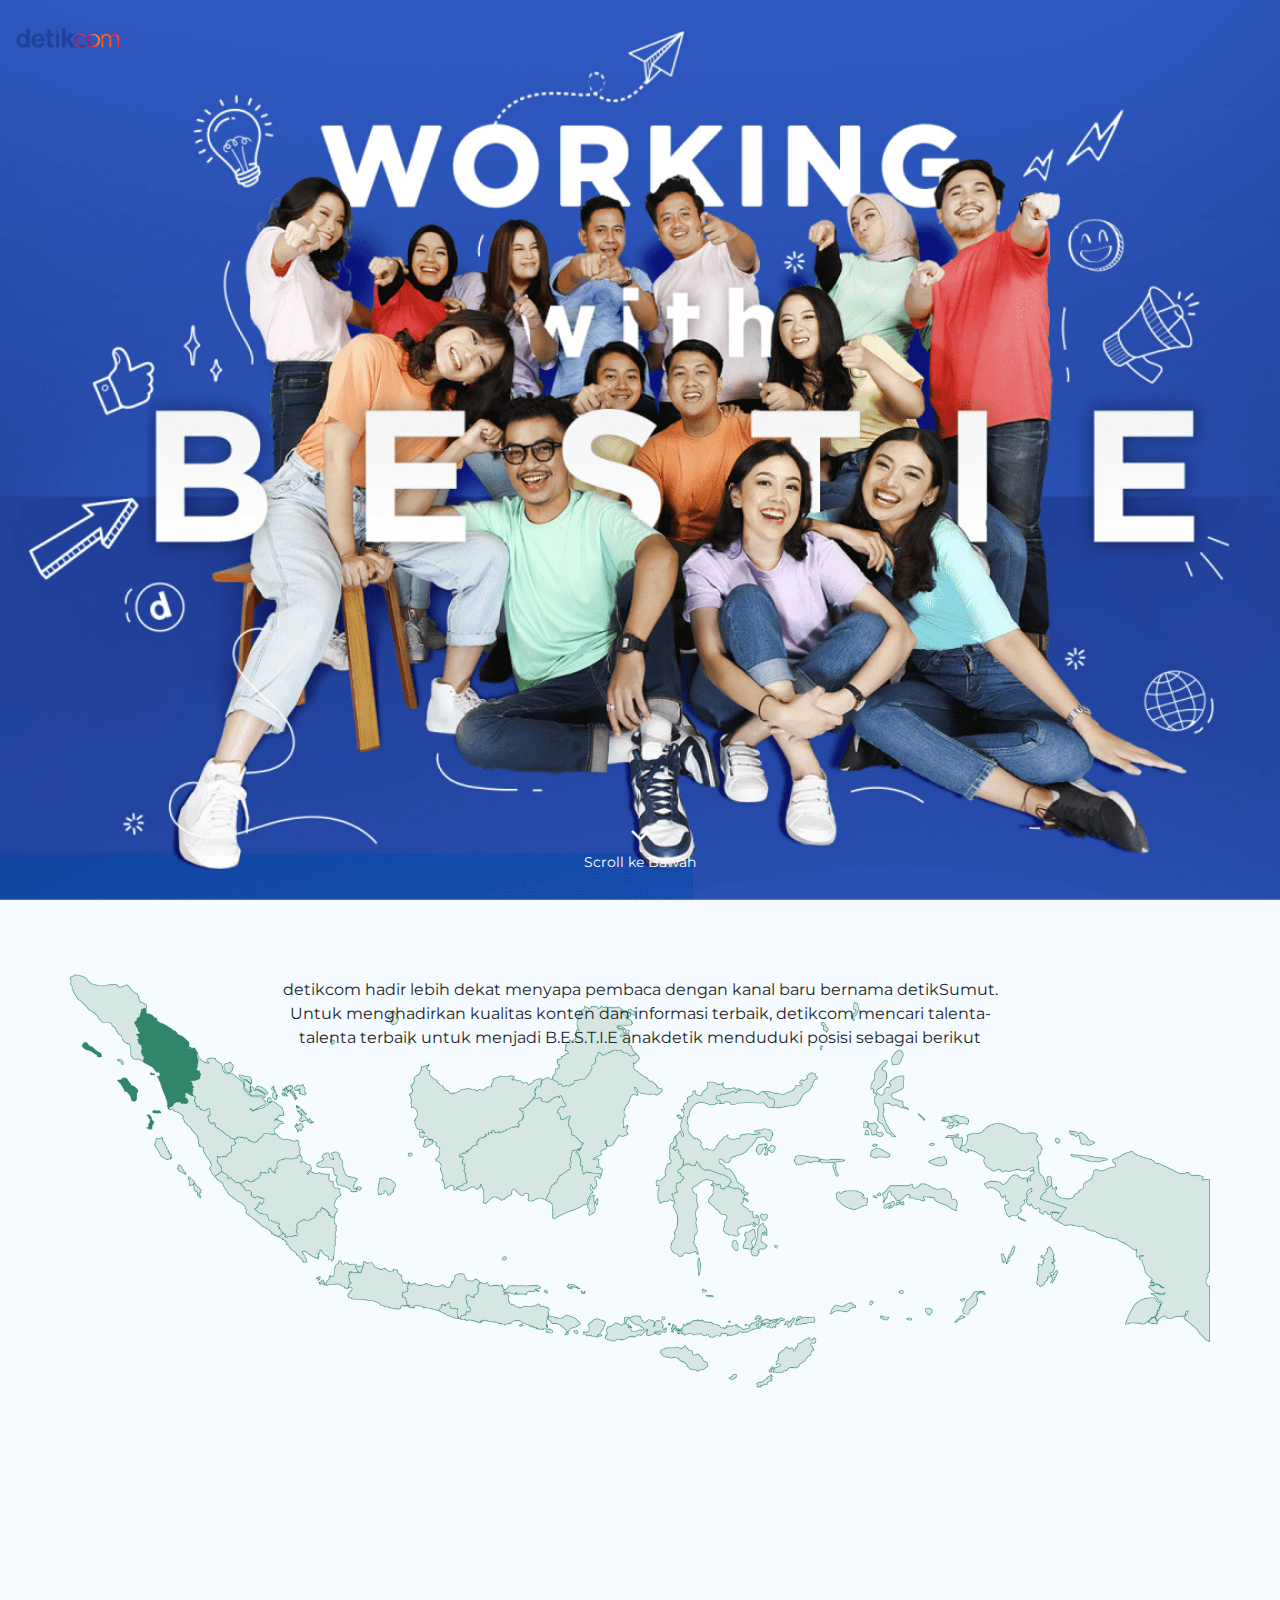
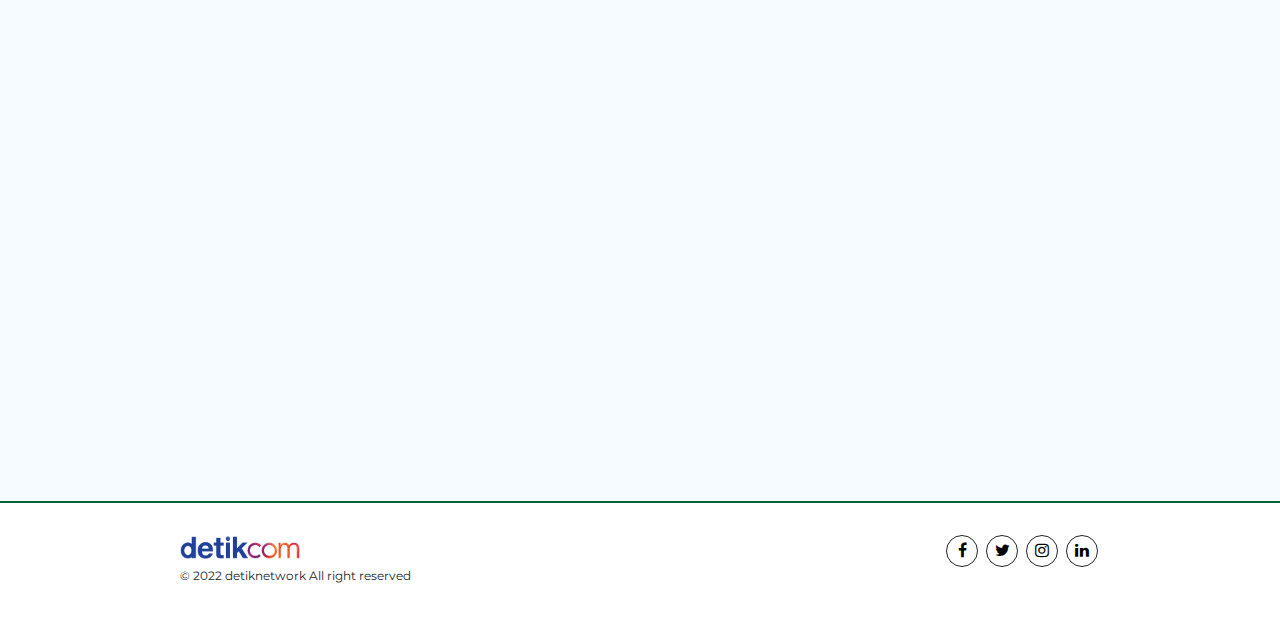
==== commit b7c371fe: "update" ====
--- a/karir.html
+++ b/karir.html
@@ -266,7 +266,7 @@
                                 </div>
                             </div>
 
-                            <div class="col-md-6">
+                            <div class="col-md-6" data-aos="fade-left">
                                 <div class="pl-5">
                                     <div class="card purple select-usp">
                                         <div class="card__iconx">
--- a/sass/karir.css
+++ b/sass/karir.css
@@ -1 +1 @@
-footer{background:#fff;padding:32px 0;border-top:2px solid #006536 !important}.hero{position:relative;z-index:50 !important}.usp{position:relative}.usp .bgbg{position:relative}.usp .bgbg__img{position:absolute;right:0;top:0;width:100%;opacity:.8;height:auto}.usp .bgbg__img img{width:100%;height:100%;object-fit:contain}.how h2{color:#006536}.how h3{font-size:16px;color:#077755;font-weight:600}@media screen and (max-width: 766px){.how .card{width:80%;left:15%}}.how .card h4{font-size:3rem;font-weight:600}.how .card.blue{background:#7cb5ea;box-shadow:0px 0px 40px rgba(124,181,234,.7)}.how .card.blue h4{color:#3898e2}.how .card.yellow{box-shadow:0px 0px 40px rgba(234,200,124,.7);background:#eac87c}.how .card.yellow h4{color:#e2b438}.how .card.green{background:#8be3c6}.how .card.green h4{color:#56d8b1}.how .card.purple{box-shadow:0px 0px 40px rgba(206,167,217,.7);background:#cea7d9}.how .card.purple h4{color:#bc84ca}.how .card__text{padding-left:8px}@media screen and (max-width: 766px){.how .card__text{padding-left:28px}}.how .card__iconx{position:absolute;box-shadow:-5px 10px 25px rgba(56,152,226,.4);left:-16%;top:5%;border-radius:8px;background:#fff;padding:8px}.how .card__iconx img{width:64px}.how .card__iconx i::before{font-size:3rem;font-style:normal;margin-left:auto;padding:16px}.color-green{color:#006536}.logo-header{position:fixed;left:16px;top:16px;z-index:999;width:200px}.logo-header img{width:100%;height:100%;object-fit:contain}.faq{position:relative;list-style-type:none;border-radius:8px;padding:0;background:rgba(255,255,255,.7);box-shadow:2px 3px 3px #ccc}@media screen and (max-width: 766px){.faq{margin:0;padding:0}}.faq i{float:right;color:#000;font-size:20px}.faq>li{list-style-type:none;cursor:pointer;padding:12px 16px;font-size:14px;border-radius:8px;color:#444;border-bottom:1px solid rgba(0,0,0,.1)}.faq .listing{list-style:initial}.faq .question{transition:.3s;background:transparent}.faq .question:hover{background:linear-gradient(100deg, #006849 60%, #01b6cf 100%)}.faq .question:hover span{color:#fff}.faq .question span{font-weight:bold;font-size:18px;color:#1b1c22}.faq .answer{background-color:#ececec;padding:16px;color:#000}.faq .rotate{transform:rotate(-180deg)}/*# sourceMappingURL=karir.css.map */
+footer{background:#fff;padding:32px 0;border-top:2px solid #006536 !important}.hero{position:relative;z-index:50 !important}.usp{position:relative}.usp .bgbg{position:relative}.usp .bgbg__img{position:absolute;right:0;top:0;width:100%;opacity:.8;height:auto}.usp .bgbg__img img{width:100%;height:100%;object-fit:contain}.how h2{color:#006536}.how h3{font-size:16px;color:#077755;font-weight:600}@media screen and (max-width: 766px){.how .card{width:80%;left:15%}}.how .card h4{font-size:3rem;font-weight:600}.how .card.blue{background:#7cb5ea;box-shadow:0px 0px 40px rgba(124,181,234,.7)}.how .card.blue h4{color:#3898e2}.how .card.yellow{box-shadow:0px 0px 40px rgba(234,200,124,.7);background:#eac87c}.how .card.yellow h4{color:#e2b438}.how .card.green{background:#8be3c6}.how .card.green h4{color:#56d8b1}.how .card.purple{box-shadow:0px 0px 40px rgba(206,167,217,.7);background:#cea7d9}.how .card.purple h4{color:#bc84ca}.how .card__text{padding-left:8px}@media screen and (max-width: 766px){.how .card__text{padding-left:28px}}.how .card__iconx{position:absolute;box-shadow:-5px 10px 25px rgba(56,152,226,.4);left:-16%;top:5%;border-radius:8px;background:#fff;padding:8px}.how .card__iconx img{width:64px}.how .card__iconx i::before{font-size:3rem;font-style:normal;margin-left:auto;padding:16px}.color-green{color:#006536}.logo-header{position:absolute;left:16px;top:16px;z-index:999;width:120px}@media screen and (max-width: 766px){.logo-header{left:0;top:0}}.logo-header img{width:100%;height:100%;object-fit:contain}.faq{position:relative;list-style-type:none;border-radius:8px;padding:0;background:rgba(255,255,255,.7);box-shadow:2px 3px 3px #ccc}@media screen and (max-width: 766px){.faq{margin:0;padding:0}}.faq i{float:right;color:#000;font-size:20px}.faq>li{list-style-type:none;cursor:pointer;padding:12px 16px;font-size:14px;border-radius:8px;color:#444;border-bottom:1px solid rgba(0,0,0,.1)}.faq .listing{list-style:initial}.faq .question{transition:.3s;background:transparent}.faq .question:hover{background:linear-gradient(100deg, #006849 60%, #01b6cf 100%)}.faq .question:hover span{color:#fff}.faq .question span{font-weight:bold;font-size:18px;color:#1b1c22}.faq .answer{background-color:#ececec;padding:16px;color:#000}.faq .rotate{transform:rotate(-180deg)}/*# sourceMappingURL=karir.css.map */
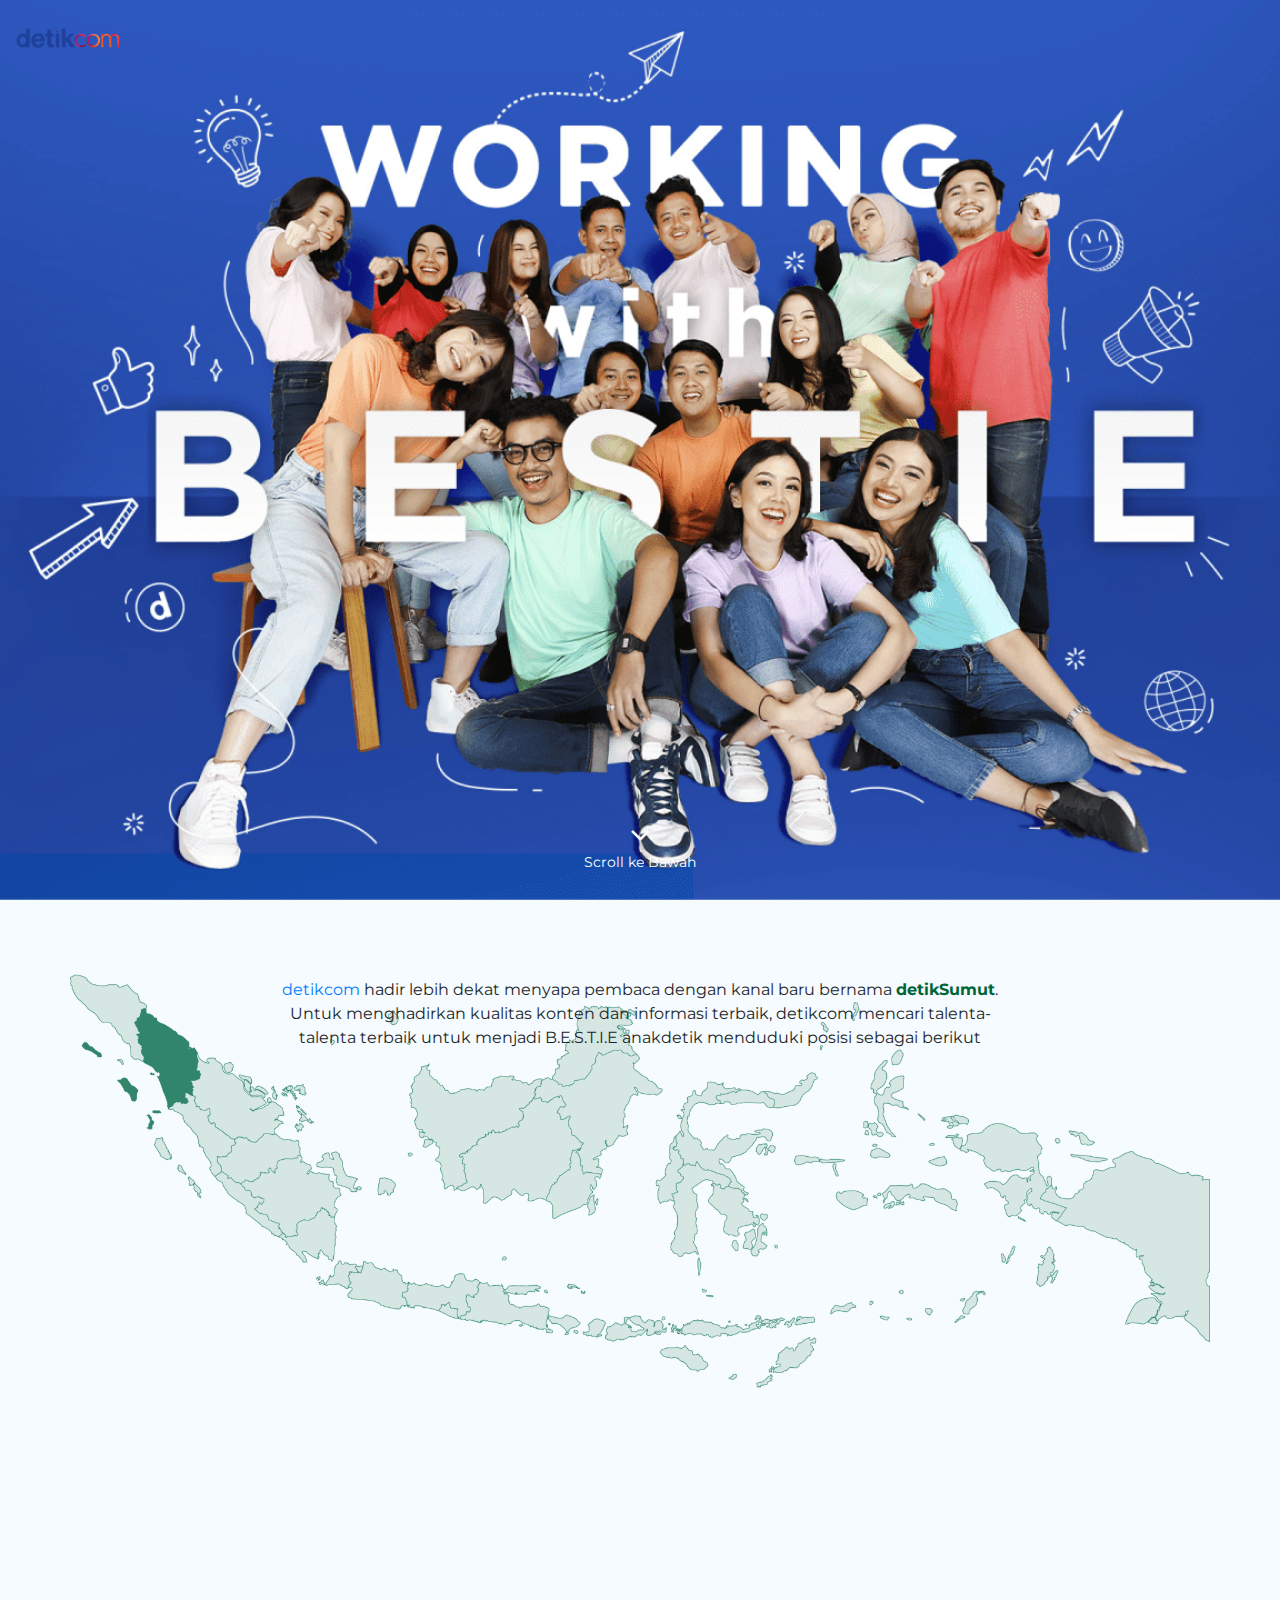
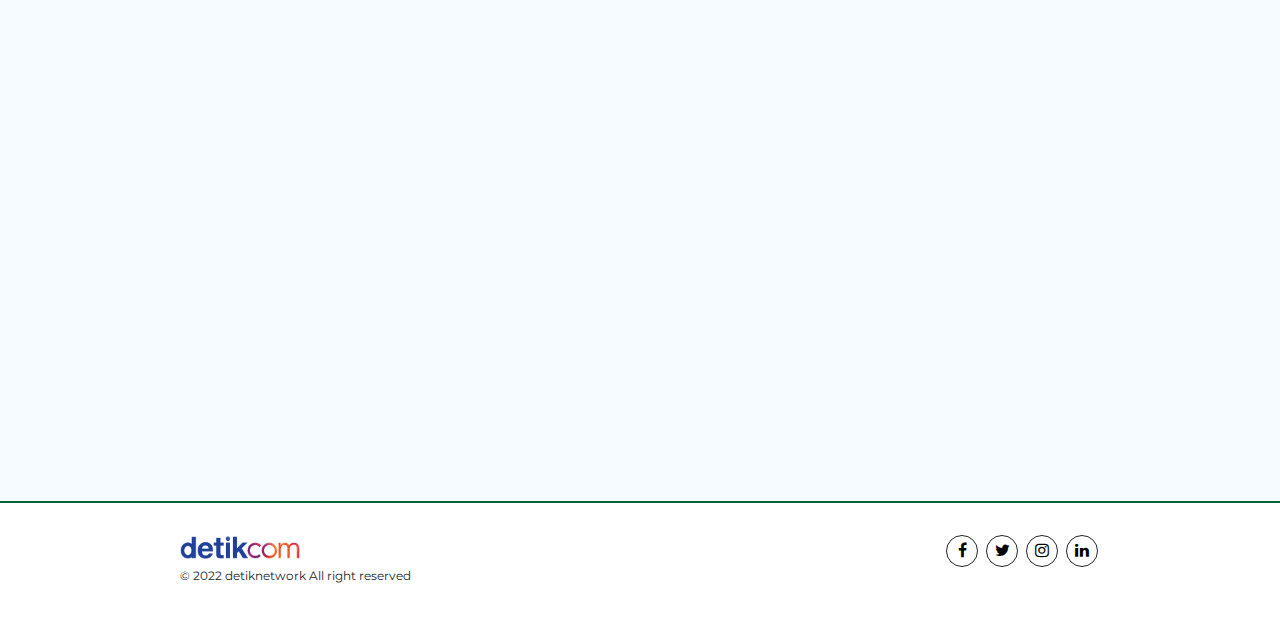
==== commit 531c3e99: "update" ====
--- a/karir.html
+++ b/karir.html
@@ -4,7 +4,7 @@
     <meta charset="UTF-8">
     <meta http-equiv="X-UA-Compatible" content="IE=edge">
     <meta name="viewport" content="width=device-width, initial-scale=1.0">
-    <title>ERP Dev Detik</title>
+    <title>Karir Detik Sumut</title>
     <link rel="stylesheet" href="sass/bootstrap.min.css">
     <link rel="stylesheet" href="sass/aos.css">
     <link rel="stylesheet" href="sass/slick-theme.css">
@@ -60,7 +60,7 @@
                     <h2 class="color-green" data-aos="zoom-in">Karir</h2>
                     <div class="row">
                         <div class="col-md-8 offset-md-2">
-                            <p>detikcom hadir lebih dekat menyapa pembaca dengan kanal baru bernama detikSumut. Untuk menghadirkan kualitas konten dan informasi terbaik, detikcom mencari talenta-talenta terbaik untuk menjadi B.E.S.T.I.E anakdetik menduduki posisi sebagai berikut
+                            <p><a href="https://detik.com" target="_blank">detikcom</a> hadir lebih dekat menyapa pembaca dengan kanal baru bernama <span class="color-green"><b>detikSumut</b></span>. Untuk menghadirkan kualitas konten dan informasi terbaik, detikcom mencari talenta-talenta terbaik untuk menjadi B.E.S.T.I.E anakdetik menduduki posisi sebagai berikut
                             </p>
                         </div>
                     </div>
--- a/sass/karir.css
+++ b/sass/karir.css
@@ -1 +1 @@
-footer{background:#fff;padding:32px 0;border-top:2px solid #006536 !important}.hero{position:relative;z-index:50 !important}.usp{position:relative}.usp .bgbg{position:relative}.usp .bgbg__img{position:absolute;right:0;top:0;width:100%;opacity:.8;height:auto}.usp .bgbg__img img{width:100%;height:100%;object-fit:contain}.how h2{color:#006536}.how h3{font-size:16px;color:#077755;font-weight:600}@media screen and (max-width: 766px){.how .card{width:80%;left:15%}}.how .card h4{font-size:3rem;font-weight:600}.how .card.blue{background:#7cb5ea;box-shadow:0px 0px 40px rgba(124,181,234,.7)}.how .card.blue h4{color:#3898e2}.how .card.yellow{box-shadow:0px 0px 40px rgba(234,200,124,.7);background:#eac87c}.how .card.yellow h4{color:#e2b438}.how .card.green{background:#8be3c6}.how .card.green h4{color:#56d8b1}.how .card.purple{box-shadow:0px 0px 40px rgba(206,167,217,.7);background:#cea7d9}.how .card.purple h4{color:#bc84ca}.how .card__text{padding-left:8px}@media screen and (max-width: 766px){.how .card__text{padding-left:28px}}.how .card__iconx{position:absolute;box-shadow:-5px 10px 25px rgba(56,152,226,.4);left:-16%;top:5%;border-radius:8px;background:#fff;padding:8px}.how .card__iconx img{width:64px}.how .card__iconx i::before{font-size:3rem;font-style:normal;margin-left:auto;padding:16px}.color-green{color:#006536}.logo-header{position:absolute;left:16px;top:16px;z-index:999;width:120px}@media screen and (max-width: 766px){.logo-header{left:0;top:0}}.logo-header img{width:100%;height:100%;object-fit:contain}.faq{position:relative;list-style-type:none;border-radius:8px;padding:0;background:rgba(255,255,255,.7);box-shadow:2px 3px 3px #ccc}@media screen and (max-width: 766px){.faq{margin:0;padding:0}}.faq i{float:right;color:#000;font-size:20px}.faq>li{list-style-type:none;cursor:pointer;padding:12px 16px;font-size:14px;border-radius:8px;color:#444;border-bottom:1px solid rgba(0,0,0,.1)}.faq .listing{list-style:initial}.faq .question{transition:.3s;background:transparent}.faq .question:hover{background:linear-gradient(100deg, #006849 60%, #01b6cf 100%)}.faq .question:hover span{color:#fff}.faq .question span{font-weight:bold;font-size:18px;color:#1b1c22}.faq .answer{background-color:#ececec;padding:16px;color:#000}.faq .rotate{transform:rotate(-180deg)}/*# sourceMappingURL=karir.css.map */
+footer{background:#fff;padding:32px 0;border-top:2px solid #006536 !important}.hero{position:relative;z-index:50 !important}.usp{position:relative}.usp .bgbg{position:relative}.usp .bgbg__img{position:absolute;right:0;top:0;width:100%;opacity:.8;height:auto}.usp .bgbg__img img{width:100%;height:100%;object-fit:contain}.how h2{color:#006536}.how h3{font-size:16px;color:#077755;font-weight:600}@media screen and (max-width: 766px){.how .card{width:80%;left:15%}}.how .card h4{font-size:3rem;font-weight:600}.how .card.blue{background:#7cb5ea;box-shadow:0px 0px 40px rgba(124,181,234,.7)}.how .card.blue h4{color:#3898e2}.how .card.yellow{box-shadow:0px 0px 40px rgba(234,200,124,.7);background:#eac87c}.how .card.yellow h4{color:#e2b438}.how .card.green{background:#8be3c6}.how .card.green h4{color:#56d8b1}.how .card.purple{box-shadow:0px 0px 40px rgba(206,167,217,.7);background:#cea7d9}.how .card.purple h4{color:#bc84ca}.how .card__text{padding-left:8px}@media screen and (max-width: 766px){.how .card__text{padding-left:32px}}.how .card__iconx{position:absolute;box-shadow:-5px 10px 25px rgba(56,152,226,.4);left:-16%;top:5%;border-radius:8px;background:#fff;padding:8px}.how .card__iconx img{width:64px}.how .card__iconx i::before{font-size:3rem;font-style:normal;margin-left:auto;padding:16px}.color-green{color:#006536}.logo-header{position:absolute;left:16px;top:16px;z-index:999;width:120px}@media screen and (max-width: 766px){.logo-header{left:0;top:0}}.logo-header img{width:100%;height:100%;object-fit:contain}.faq{position:relative;list-style-type:none;border-radius:8px;padding:0;background:rgba(255,255,255,.7);box-shadow:2px 3px 3px #ccc}@media screen and (max-width: 766px){.faq{margin:0;padding:0}}.faq i{float:right;color:#000;font-size:20px}.faq>li{list-style-type:none;cursor:pointer;padding:12px 16px;font-size:14px;border-radius:8px;color:#444;border-bottom:1px solid rgba(0,0,0,.1)}.faq .listing{list-style:initial}.faq .question{transition:.3s;background:transparent}.faq .question:hover{background:linear-gradient(100deg, #006849 60%, #01b6cf 100%)}.faq .question:hover span{color:#fff}.faq .question span{font-weight:bold;font-size:18px;color:#1b1c22}.faq .answer{background-color:#ececec;padding:16px;color:#000}.faq .rotate{transform:rotate(-180deg)}/*# sourceMappingURL=karir.css.map */
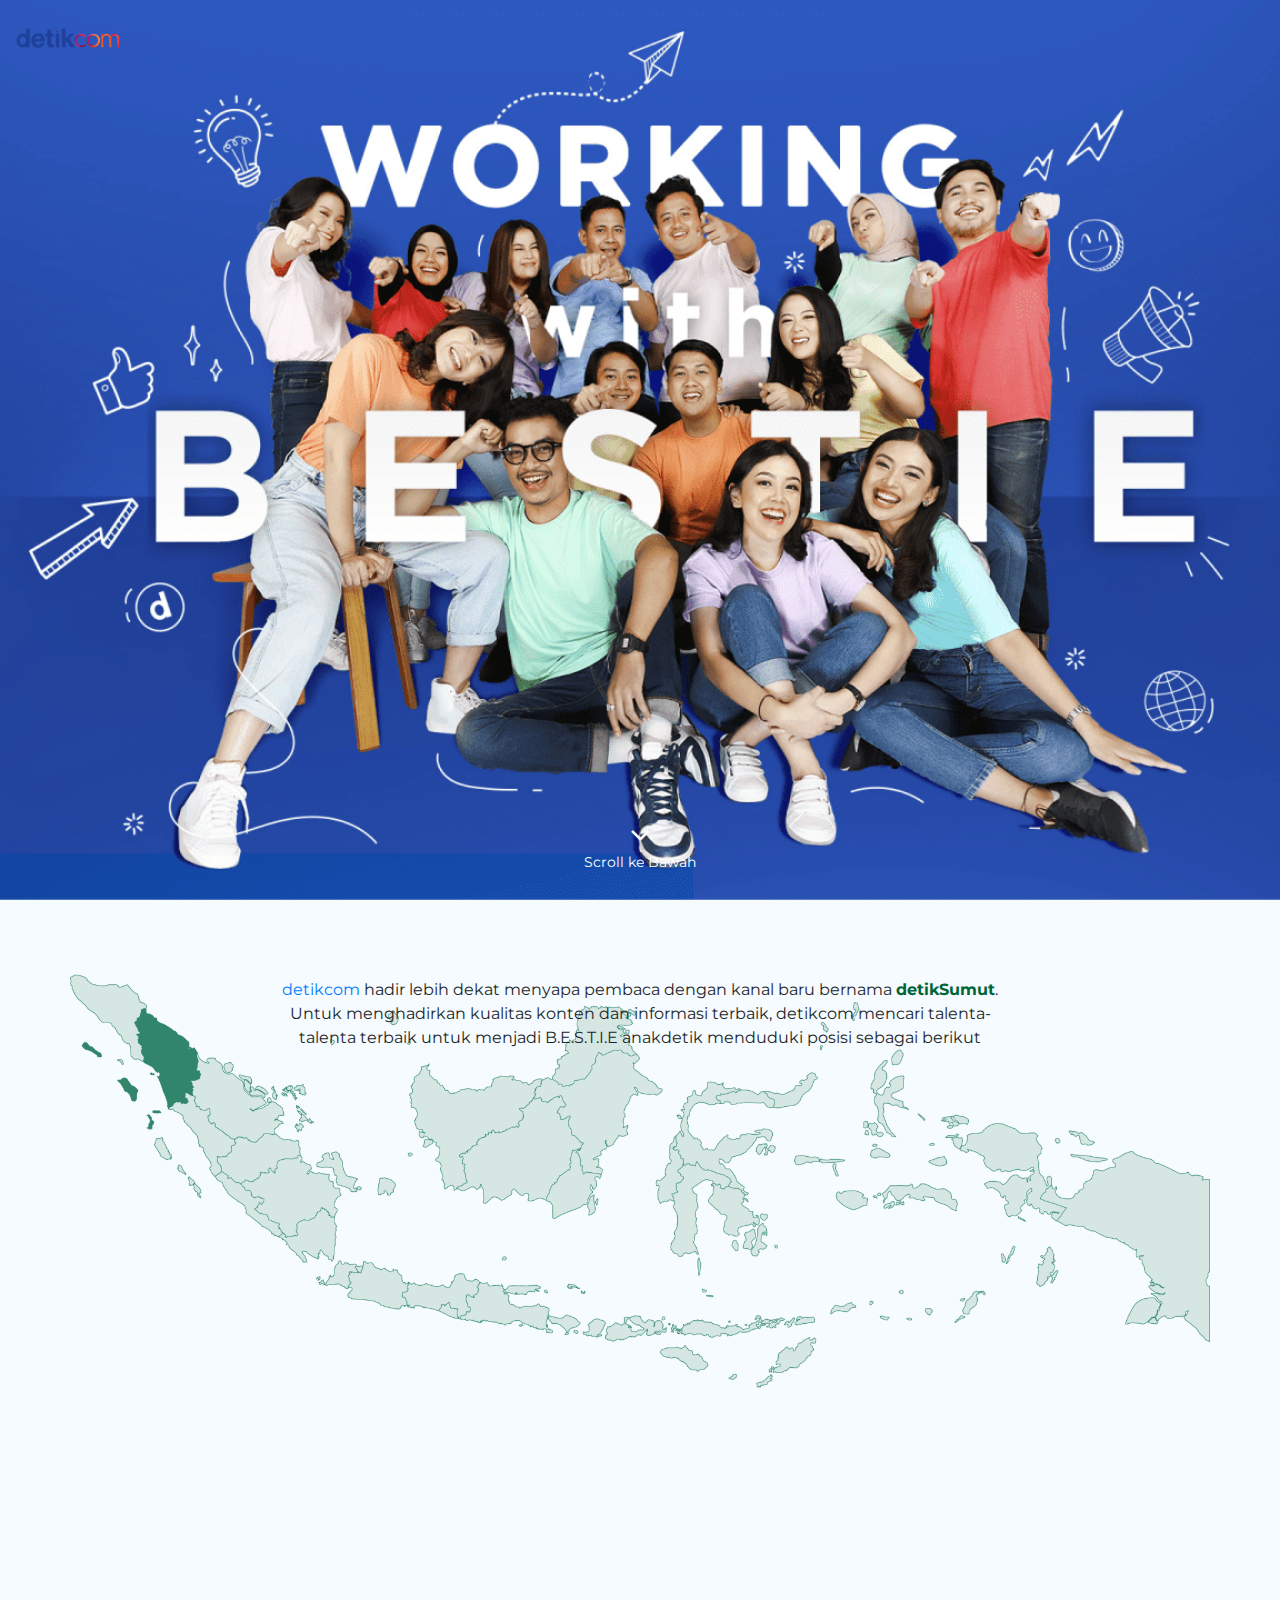
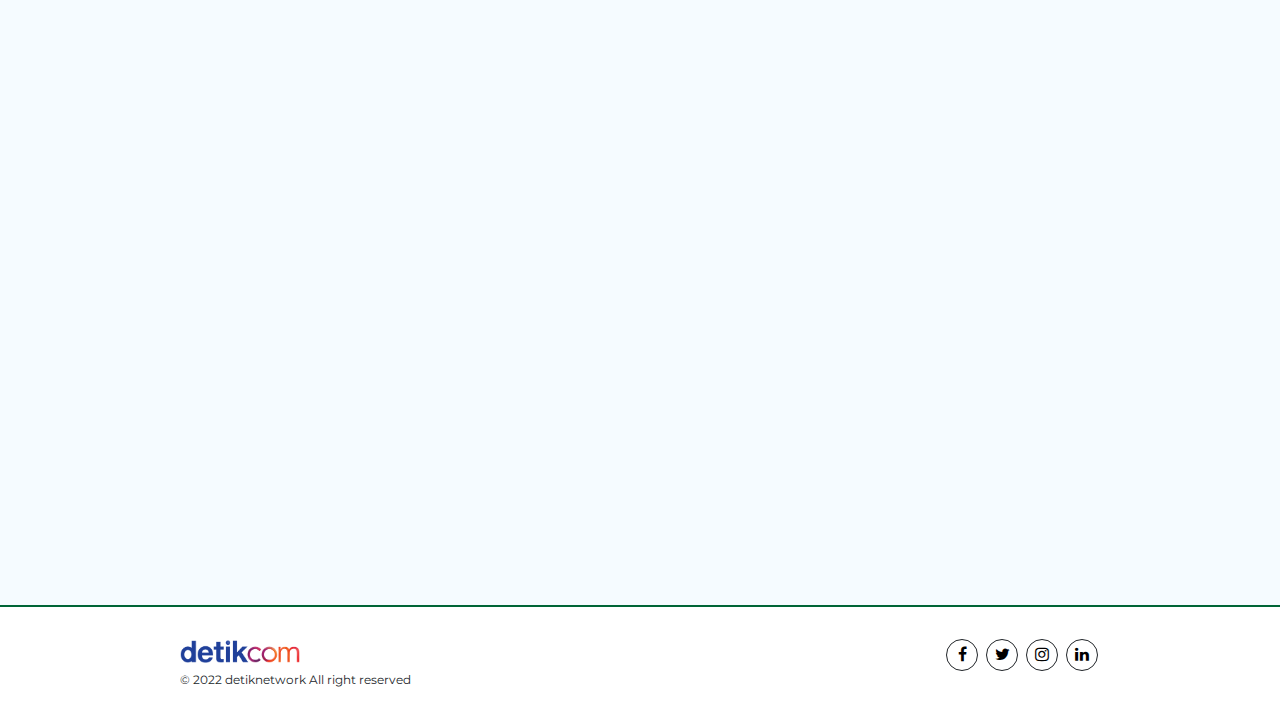
==== commit a3d3a03e: "update" ====
--- a/karir.html
+++ b/karir.html
@@ -131,7 +131,7 @@
 
                                     <li class="question">
                                         <i class="fa fa-angle-down" style="transition: all 0.2s ease 0s;"></i>
-                                        <span>SEO Specialist</span>
+                                        <span>SEO Writer</span>
                                     </li>
                                     <li class="answer" style="display: none;">
                                         <ul class="listing">
@@ -195,6 +195,38 @@
                                             <li>Mahir dalam mengoperasikan Microsoft Office (Word, Excel, PowerPoint)</li>
                                         </ul>
                                     </li>
+
+                                    <li class="question">
+                                        <i class="fa fa-angle-down" style="transition: all 0.2s ease 0s;"></i>
+                                        <span>Video Journalist</span>
+                                    </li>
+                                    <li class="answer" style="display: none;">
+                                        <ul class="listing">
+                                            <li>Bertanggung jawab untuk menulis naskah berita dan melakukan live reports.</li>
+                                            <li>Memiliki 1 tahun pengalaman di bidang video jurnalis dan fresh graduates dipersilakan melamar.</li>
+                                            <li>Memiliki pengalaman kerja di industri media.</li>
+                                            <li>Memiliki pengetahuan dalam menulis naskah berita.</li>
+                                            <li>Kemampuan untuk bekerja di bawah tekanan dan multi tasking.</li>
+                                            <li>Mahir dalam mengoperasikan Adobe dan kamera saat live report.</li>
+                                            <li>Bersedia bekerja dengan perangkat pribadi.</li>
+                                        </ul>
+                                    </li>
+
+                                    <li class="question">
+                                        <i class="fa fa-angle-down" style="transition: all 0.2s ease 0s;"></i>
+                                        <span>Video Editor</span>
+                                    </li>
+                                    <li class="answer" style="display: none;">
+                                        <ul class="listing">
+                                            <li>Bertanggung jawab untuk membuat dan mengedit video untuk menceritakan kejadian dalam konten.</li>
+                                            <li>Mampu berpikir kreatif untuk mengembangkan dan menghasilkan ide baru sesuai target audiens.</li>
+                                            <li>Memiliki 1 tahun pengalaman di bidang edit video menjadi nilai tambah.</li>
+                                            <li>Memiliki pengalaman kerja di industri media.</li>
+                                            <li>Memiliki pengetahuan di bidang grafik, film, atau sinematografi.</li>
+                                            <li>Memiliki pengetahuan dasar tentang rekaman voice-over, kamera, sound mixing, dan color grading.</li>
+                                            <li>Bersedia bekerja dengan perangkat pribadi.</li>
+                                        </ul>
+                                    </li>
                                    
                                 </ul>
                             </div>
@@ -250,7 +282,7 @@
                                             <img src="img/mail.png" alt="">
                                             <!-- <i class="flaticon flaticon-search"></i> -->
                                         </div>
-                                        <div class="card__text">Kirimkan surat lamaran dengan format <br> subyek lowongan NAMA_POSISI-NAMA_PELAMAR</div>
+                                        <div class="card__text">Kirimkan CV dan resume Anda dengan format detikSumut - Posisi - Nama Anda ke email dibawah ini</div>
                                         <div class="card__title">jobs@detik.com</div>
                                         <div>
                                             <i class="fa fa-ellipsis-h"></i>
